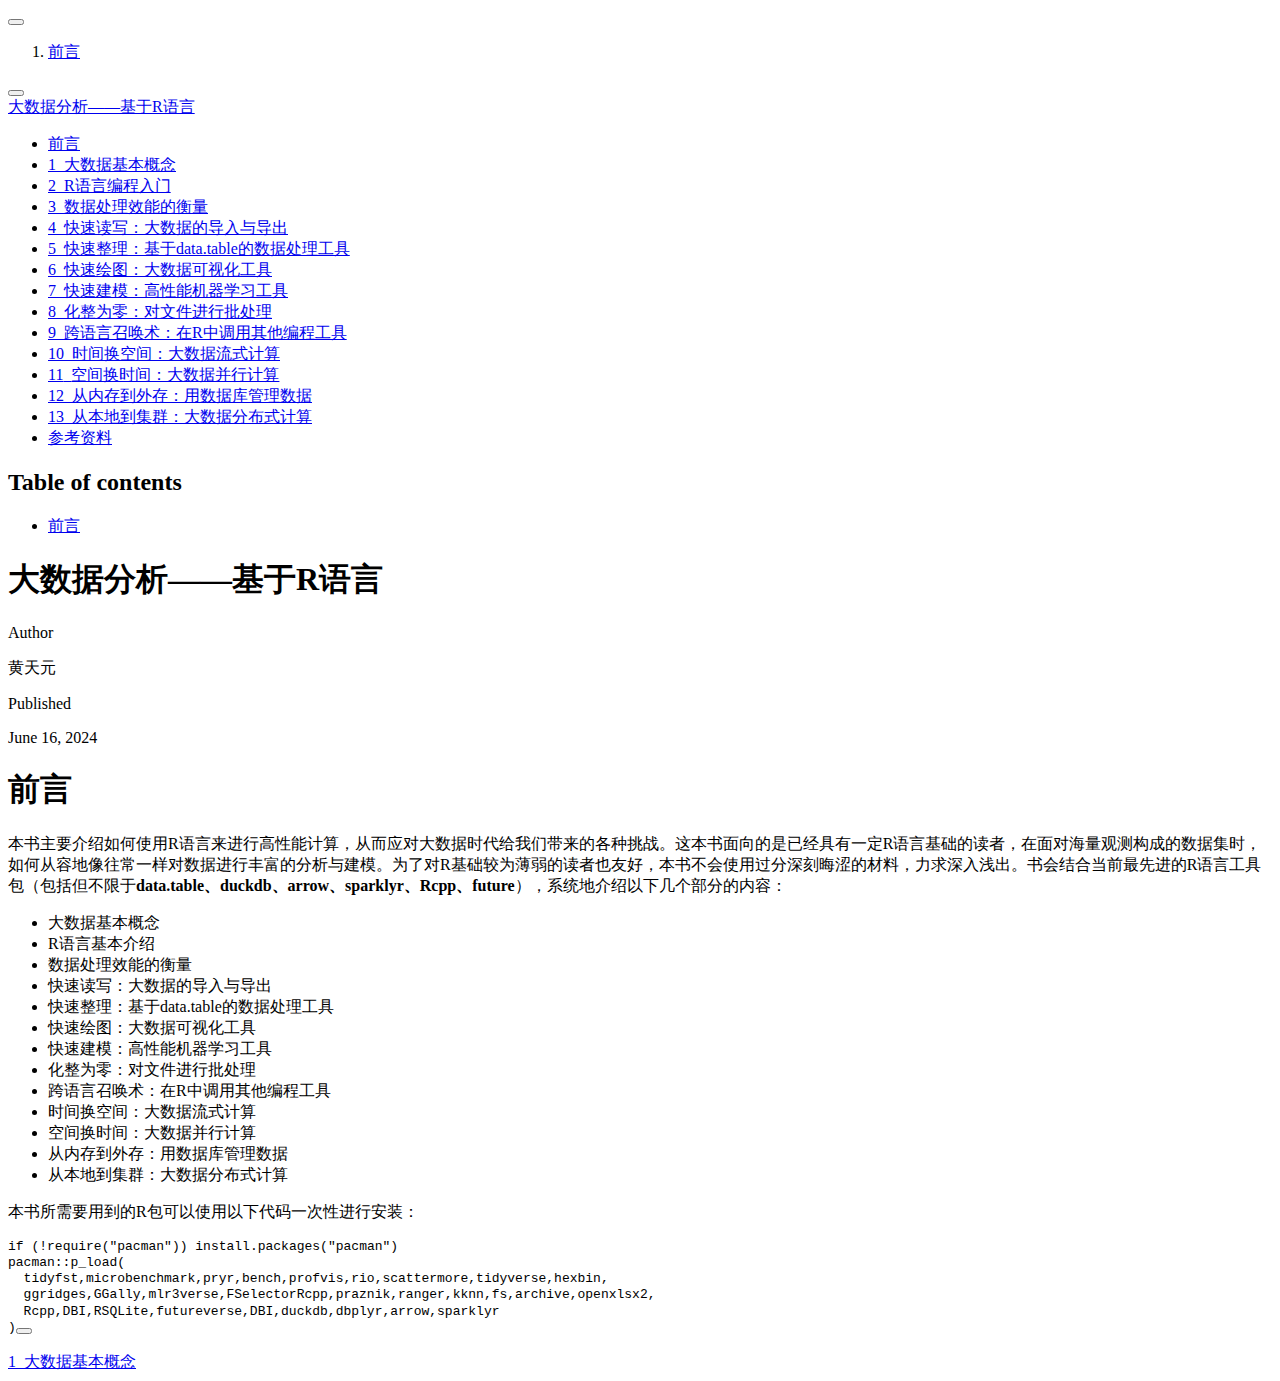
==== docs/index.html @ 8d29a927 "Add files via upload" ====
<!DOCTYPE html>
<html xmlns="http://www.w3.org/1999/xhtml" lang="en" xml:lang="en"><head>

<meta charset="utf-8">
<meta name="generator" content="quarto-1.4.549">

<meta name="viewport" content="width=device-width, initial-scale=1.0, user-scalable=yes">

<meta name="author" content="黄天元">
<meta name="dcterms.date" content="2024-06-16">

<title>大数据分析——基于R语言</title>
<style>
code{white-space: pre-wrap;}
span.smallcaps{font-variant: small-caps;}
div.columns{display: flex; gap: min(4vw, 1.5em);}
div.column{flex: auto; overflow-x: auto;}
div.hanging-indent{margin-left: 1.5em; text-indent: -1.5em;}
ul.task-list{list-style: none;}
ul.task-list li input[type="checkbox"] {
  width: 0.8em;
  margin: 0 0.8em 0.2em -1em; /* quarto-specific, see https://github.com/quarto-dev/quarto-cli/issues/4556 */ 
  vertical-align: middle;
}
/* CSS for syntax highlighting */
pre > code.sourceCode { white-space: pre; position: relative; }
pre > code.sourceCode > span { line-height: 1.25; }
pre > code.sourceCode > span:empty { height: 1.2em; }
.sourceCode { overflow: visible; }
code.sourceCode > span { color: inherit; text-decoration: inherit; }
div.sourceCode { margin: 1em 0; }
pre.sourceCode { margin: 0; }
@media screen {
div.sourceCode { overflow: auto; }
}
@media print {
pre > code.sourceCode { white-space: pre-wrap; }
pre > code.sourceCode > span { text-indent: -5em; padding-left: 5em; }
}
pre.numberSource code
  { counter-reset: source-line 0; }
pre.numberSource code > span
  { position: relative; left: -4em; counter-increment: source-line; }
pre.numberSource code > span > a:first-child::before
  { content: counter(source-line);
    position: relative; left: -1em; text-align: right; vertical-align: baseline;
    border: none; display: inline-block;
    -webkit-touch-callout: none; -webkit-user-select: none;
    -khtml-user-select: none; -moz-user-select: none;
    -ms-user-select: none; user-select: none;
    padding: 0 4px; width: 4em;
  }
pre.numberSource { margin-left: 3em;  padding-left: 4px; }
div.sourceCode
  {   }
@media screen {
pre > code.sourceCode > span > a:first-child::before { text-decoration: underline; }
}
</style>


<script src="site_libs/quarto-nav/quarto-nav.js"></script>
<script src="site_libs/quarto-nav/headroom.min.js"></script>
<script src="site_libs/clipboard/clipboard.min.js"></script>
<script src="site_libs/quarto-search/autocomplete.umd.js"></script>
<script src="site_libs/quarto-search/fuse.min.js"></script>
<script src="site_libs/quarto-search/quarto-search.js"></script>
<meta name="quarto:offset" content="./">
<link href="./大数据基本概念.html" rel="next">
<script src="site_libs/quarto-html/quarto.js"></script>
<script src="site_libs/quarto-html/popper.min.js"></script>
<script src="site_libs/quarto-html/tippy.umd.min.js"></script>
<script src="site_libs/quarto-html/anchor.min.js"></script>
<link href="site_libs/quarto-html/tippy.css" rel="stylesheet">
<link href="site_libs/quarto-html/quarto-syntax-highlighting.css" rel="stylesheet" id="quarto-text-highlighting-styles">
<script src="site_libs/bootstrap/bootstrap.min.js"></script>
<link href="site_libs/bootstrap/bootstrap-icons.css" rel="stylesheet">
<link href="site_libs/bootstrap/bootstrap.min.css" rel="stylesheet" id="quarto-bootstrap" data-mode="light">
<script id="quarto-search-options" type="application/json">{
  "location": "sidebar",
  "copy-button": false,
  "collapse-after": 3,
  "panel-placement": "start",
  "type": "textbox",
  "limit": 50,
  "keyboard-shortcut": [
    "f",
    "/",
    "s"
  ],
  "show-item-context": false,
  "language": {
    "search-no-results-text": "No results",
    "search-matching-documents-text": "matching documents",
    "search-copy-link-title": "Copy link to search",
    "search-hide-matches-text": "Hide additional matches",
    "search-more-match-text": "more match in this document",
    "search-more-matches-text": "more matches in this document",
    "search-clear-button-title": "Clear",
    "search-text-placeholder": "",
    "search-detached-cancel-button-title": "Cancel",
    "search-submit-button-title": "Submit",
    "search-label": "Search"
  }
}</script>


</head>

<body class="nav-sidebar floating">

<div id="quarto-search-results"></div>
  <header id="quarto-header" class="headroom fixed-top">
  <nav class="quarto-secondary-nav">
    <div class="container-fluid d-flex">
      <button type="button" class="quarto-btn-toggle btn" data-bs-toggle="collapse" data-bs-target=".quarto-sidebar-collapse-item" aria-controls="quarto-sidebar" aria-expanded="false" aria-label="Toggle sidebar navigation" onclick="if (window.quartoToggleHeadroom) { window.quartoToggleHeadroom(); }">
        <i class="bi bi-layout-text-sidebar-reverse"></i>
      </button>
        <nav class="quarto-page-breadcrumbs" aria-label="breadcrumb"><ol class="breadcrumb"><li class="breadcrumb-item"><a href="./index.html">前言</a></li></ol></nav>
        <a class="flex-grow-1" role="button" data-bs-toggle="collapse" data-bs-target=".quarto-sidebar-collapse-item" aria-controls="quarto-sidebar" aria-expanded="false" aria-label="Toggle sidebar navigation" onclick="if (window.quartoToggleHeadroom) { window.quartoToggleHeadroom(); }">      
        </a>
      <button type="button" class="btn quarto-search-button" aria-label="" onclick="window.quartoOpenSearch();">
        <i class="bi bi-search"></i>
      </button>
    </div>
  </nav>
</header>
<!-- content -->
<div id="quarto-content" class="quarto-container page-columns page-rows-contents page-layout-article">
<!-- sidebar -->
  <nav id="quarto-sidebar" class="sidebar collapse collapse-horizontal quarto-sidebar-collapse-item sidebar-navigation floating overflow-auto">
    <div class="pt-lg-2 mt-2 text-left sidebar-header">
    <div class="sidebar-title mb-0 py-0">
      <a href="./">大数据分析——基于R语言</a> 
    </div>
      </div>
        <div class="mt-2 flex-shrink-0 align-items-center">
        <div class="sidebar-search">
        <div id="quarto-search" class="" title="Search"></div>
        </div>
        </div>
    <div class="sidebar-menu-container"> 
    <ul class="list-unstyled mt-1">
        <li class="sidebar-item">
  <div class="sidebar-item-container"> 
  <a href="./index.html" class="sidebar-item-text sidebar-link active">
 <span class="menu-text">前言</span></a>
  </div>
</li>
        <li class="sidebar-item">
  <div class="sidebar-item-container"> 
  <a href="./大数据基本概念.html" class="sidebar-item-text sidebar-link">
 <span class="menu-text"><span class="chapter-number">1</span>&nbsp; <span class="chapter-title">大数据基本概念</span></span></a>
  </div>
</li>
        <li class="sidebar-item">
  <div class="sidebar-item-container"> 
  <a href="./R语言编程入门.html" class="sidebar-item-text sidebar-link">
 <span class="menu-text"><span class="chapter-number">2</span>&nbsp; <span class="chapter-title">R语言编程入门</span></span></a>
  </div>
</li>
        <li class="sidebar-item">
  <div class="sidebar-item-container"> 
  <a href="./数据处理效能的衡量.html" class="sidebar-item-text sidebar-link">
 <span class="menu-text"><span class="chapter-number">3</span>&nbsp; <span class="chapter-title">数据处理效能的衡量</span></span></a>
  </div>
</li>
        <li class="sidebar-item">
  <div class="sidebar-item-container"> 
  <a href="./快速读写：大数据的导入与导出.html" class="sidebar-item-text sidebar-link">
 <span class="menu-text"><span class="chapter-number">4</span>&nbsp; <span class="chapter-title">快速读写：大数据的导入与导出</span></span></a>
  </div>
</li>
        <li class="sidebar-item">
  <div class="sidebar-item-container"> 
  <a href="./快速整理：基于data.table的数据处理工具.html" class="sidebar-item-text sidebar-link">
 <span class="menu-text"><span class="chapter-number">5</span>&nbsp; <span class="chapter-title">快速整理：基于data.table的数据处理工具</span></span></a>
  </div>
</li>
        <li class="sidebar-item">
  <div class="sidebar-item-container"> 
  <a href="./快速绘图：大数据可视化工具.html" class="sidebar-item-text sidebar-link">
 <span class="menu-text"><span class="chapter-number">6</span>&nbsp; <span class="chapter-title">快速绘图：大数据可视化工具</span></span></a>
  </div>
</li>
        <li class="sidebar-item">
  <div class="sidebar-item-container"> 
  <a href="./快速建模：高性能机器学习工具.html" class="sidebar-item-text sidebar-link">
 <span class="menu-text"><span class="chapter-number">7</span>&nbsp; <span class="chapter-title">快速建模：高性能机器学习工具</span></span></a>
  </div>
</li>
        <li class="sidebar-item">
  <div class="sidebar-item-container"> 
  <a href="./化整为零：对文件进行批处理.html" class="sidebar-item-text sidebar-link">
 <span class="menu-text"><span class="chapter-number">8</span>&nbsp; <span class="chapter-title">化整为零：对文件进行批处理</span></span></a>
  </div>
</li>
        <li class="sidebar-item">
  <div class="sidebar-item-container"> 
  <a href="./跨语言召唤术：在R中调用其他编程工具.html" class="sidebar-item-text sidebar-link">
 <span class="menu-text"><span class="chapter-number">9</span>&nbsp; <span class="chapter-title">跨语言召唤术：在R中调用其他编程工具</span></span></a>
  </div>
</li>
        <li class="sidebar-item">
  <div class="sidebar-item-container"> 
  <a href="./时间换空间：大数据流式计算.html" class="sidebar-item-text sidebar-link">
 <span class="menu-text"><span class="chapter-number">10</span>&nbsp; <span class="chapter-title">时间换空间：大数据流式计算</span></span></a>
  </div>
</li>
        <li class="sidebar-item">
  <div class="sidebar-item-container"> 
  <a href="./空间换时间：大数据并行计算.html" class="sidebar-item-text sidebar-link">
 <span class="menu-text"><span class="chapter-number">11</span>&nbsp; <span class="chapter-title">空间换时间：大数据并行计算</span></span></a>
  </div>
</li>
        <li class="sidebar-item">
  <div class="sidebar-item-container"> 
  <a href="./从内存到外存：用数据库管理数据.html" class="sidebar-item-text sidebar-link">
 <span class="menu-text"><span class="chapter-number">12</span>&nbsp; <span class="chapter-title">从内存到外存：用数据库管理数据</span></span></a>
  </div>
</li>
        <li class="sidebar-item">
  <div class="sidebar-item-container"> 
  <a href="./从本地到集群：大数据分布式计算.html" class="sidebar-item-text sidebar-link">
 <span class="menu-text"><span class="chapter-number">13</span>&nbsp; <span class="chapter-title">从本地到集群：大数据分布式计算</span></span></a>
  </div>
</li>
        <li class="sidebar-item">
  <div class="sidebar-item-container"> 
  <a href="./参考资料.html" class="sidebar-item-text sidebar-link">
 <span class="menu-text">参考资料</span></a>
  </div>
</li>
    </ul>
    </div>
</nav>
<div id="quarto-sidebar-glass" class="quarto-sidebar-collapse-item" data-bs-toggle="collapse" data-bs-target=".quarto-sidebar-collapse-item"></div>
<!-- margin-sidebar -->
    <div id="quarto-margin-sidebar" class="sidebar margin-sidebar">
        <nav id="TOC" role="doc-toc" class="toc-active">
    <h2 id="toc-title">Table of contents</h2>
   
  <ul>
  <li><a href="#前言" id="toc-前言" class="nav-link active" data-scroll-target="#前言">前言</a></li>
  </ul>
</nav>
    </div>
<!-- main -->
<main class="content" id="quarto-document-content">

<header id="title-block-header" class="quarto-title-block default">
<div class="quarto-title">
<h1 class="title">大数据分析——基于R语言</h1>
</div>



<div class="quarto-title-meta">

    <div>
    <div class="quarto-title-meta-heading">Author</div>
    <div class="quarto-title-meta-contents">
             <p>黄天元 </p>
          </div>
  </div>
    
    <div>
    <div class="quarto-title-meta-heading">Published</div>
    <div class="quarto-title-meta-contents">
      <p class="date">June 16, 2024</p>
    </div>
  </div>
  
    
  </div>
  


</header>


<section id="前言" class="level1 unnumbered">
<h1 class="unnumbered">前言</h1>
<p>本书主要介绍如何使用R语言来进行高性能计算，从而应对大数据时代给我们带来的各种挑战。这本书面向的是已经具有一定R语言基础的读者，在面对海量观测构成的数据集时，如何从容地像往常一样对数据进行丰富的分析与建模。为了对R基础较为薄弱的读者也友好，本书不会使用过分深刻晦涩的材料，力求深入浅出。书会结合当前最先进的R语言工具包（包括但不限于<strong>data.table、duckdb、arrow、sparklyr、Rcpp、future</strong>），系统地介绍以下几个部分的内容：</p>
<ul>
<li>大数据基本概念</li>
<li>R语言基本介绍</li>
<li>数据处理效能的衡量</li>
<li>快速读写：大数据的导入与导出</li>
<li>快速整理：基于data.table的数据处理工具</li>
<li>快速绘图：大数据可视化工具</li>
<li>快速建模：高性能机器学习工具</li>
<li>化整为零：对文件进行批处理</li>
<li>跨语言召唤术：在R中调用其他编程工具</li>
<li>时间换空间：大数据流式计算</li>
<li>空间换时间：大数据并行计算</li>
<li>从内存到外存：用数据库管理数据</li>
<li>从本地到集群：大数据分布式计算</li>
</ul>
<p>本书所需要用到的R包可以使用以下代码一次性进行安装：</p>
<div class="cell">
<div class="sourceCode cell-code" id="cb1"><pre class="sourceCode r code-with-copy"><code class="sourceCode r"><span id="cb1-1"><a href="#cb1-1" aria-hidden="true" tabindex="-1"></a><span class="cf">if</span> (<span class="sc">!</span><span class="fu">require</span>(<span class="st">"pacman"</span>)) <span class="fu">install.packages</span>(<span class="st">"pacman"</span>)</span>
<span id="cb1-2"><a href="#cb1-2" aria-hidden="true" tabindex="-1"></a>pacman<span class="sc">::</span><span class="fu">p_load</span>(</span>
<span id="cb1-3"><a href="#cb1-3" aria-hidden="true" tabindex="-1"></a>  tidyfst,microbenchmark,pryr,bench,profvis,rio,scattermore,tidyverse,hexbin,</span>
<span id="cb1-4"><a href="#cb1-4" aria-hidden="true" tabindex="-1"></a>  ggridges,GGally,mlr3verse,FSelectorRcpp,praznik,ranger,kknn,fs,archive,openxlsx2,</span>
<span id="cb1-5"><a href="#cb1-5" aria-hidden="true" tabindex="-1"></a>  Rcpp,DBI,RSQLite,futureverse,DBI,duckdb,dbplyr,arrow,sparklyr</span>
<span id="cb1-6"><a href="#cb1-6" aria-hidden="true" tabindex="-1"></a>)</span></code><button title="Copy to Clipboard" class="code-copy-button"><i class="bi"></i></button></pre></div>
</div>


</section>

</main> <!-- /main -->
<script id="quarto-html-after-body" type="application/javascript">
window.document.addEventListener("DOMContentLoaded", function (event) {
  const toggleBodyColorMode = (bsSheetEl) => {
    const mode = bsSheetEl.getAttribute("data-mode");
    const bodyEl = window.document.querySelector("body");
    if (mode === "dark") {
      bodyEl.classList.add("quarto-dark");
      bodyEl.classList.remove("quarto-light");
    } else {
      bodyEl.classList.add("quarto-light");
      bodyEl.classList.remove("quarto-dark");
    }
  }
  const toggleBodyColorPrimary = () => {
    const bsSheetEl = window.document.querySelector("link#quarto-bootstrap");
    if (bsSheetEl) {
      toggleBodyColorMode(bsSheetEl);
    }
  }
  toggleBodyColorPrimary();  
  const icon = "";
  const anchorJS = new window.AnchorJS();
  anchorJS.options = {
    placement: 'right',
    icon: icon
  };
  anchorJS.add('.anchored');
  const isCodeAnnotation = (el) => {
    for (const clz of el.classList) {
      if (clz.startsWith('code-annotation-')) {                     
        return true;
      }
    }
    return false;
  }
  const clipboard = new window.ClipboardJS('.code-copy-button', {
    text: function(trigger) {
      const codeEl = trigger.previousElementSibling.cloneNode(true);
      for (const childEl of codeEl.children) {
        if (isCodeAnnotation(childEl)) {
          childEl.remove();
        }
      }
      return codeEl.innerText;
    }
  });
  clipboard.on('success', function(e) {
    // button target
    const button = e.trigger;
    // don't keep focus
    button.blur();
    // flash "checked"
    button.classList.add('code-copy-button-checked');
    var currentTitle = button.getAttribute("title");
    button.setAttribute("title", "Copied!");
    let tooltip;
    if (window.bootstrap) {
      button.setAttribute("data-bs-toggle", "tooltip");
      button.setAttribute("data-bs-placement", "left");
      button.setAttribute("data-bs-title", "Copied!");
      tooltip = new bootstrap.Tooltip(button, 
        { trigger: "manual", 
          customClass: "code-copy-button-tooltip",
          offset: [0, -8]});
      tooltip.show();    
    }
    setTimeout(function() {
      if (tooltip) {
        tooltip.hide();
        button.removeAttribute("data-bs-title");
        button.removeAttribute("data-bs-toggle");
        button.removeAttribute("data-bs-placement");
      }
      button.setAttribute("title", currentTitle);
      button.classList.remove('code-copy-button-checked');
    }, 1000);
    // clear code selection
    e.clearSelection();
  });
  function tippyHover(el, contentFn, onTriggerFn, onUntriggerFn) {
    const config = {
      allowHTML: true,
      maxWidth: 500,
      delay: 100,
      arrow: false,
      appendTo: function(el) {
          return el.parentElement;
      },
      interactive: true,
      interactiveBorder: 10,
      theme: 'quarto',
      placement: 'bottom-start',
    };
    if (contentFn) {
      config.content = contentFn;
    }
    if (onTriggerFn) {
      config.onTrigger = onTriggerFn;
    }
    if (onUntriggerFn) {
      config.onUntrigger = onUntriggerFn;
    }
    window.tippy(el, config); 
  }
  const noterefs = window.document.querySelectorAll('a[role="doc-noteref"]');
  for (var i=0; i<noterefs.length; i++) {
    const ref = noterefs[i];
    tippyHover(ref, function() {
      // use id or data attribute instead here
      let href = ref.getAttribute('data-footnote-href') || ref.getAttribute('href');
      try { href = new URL(href).hash; } catch {}
      const id = href.replace(/^#\/?/, "");
      const note = window.document.getElementById(id);
      return note.innerHTML;
    });
  }
  const xrefs = window.document.querySelectorAll('a.quarto-xref');
  const processXRef = (id, note) => {
    // Strip column container classes
    const stripColumnClz = (el) => {
      el.classList.remove("page-full", "page-columns");
      if (el.children) {
        for (const child of el.children) {
          stripColumnClz(child);
        }
      }
    }
    stripColumnClz(note)
    if (id === null || id.startsWith('sec-')) {
      // Special case sections, only their first couple elements
      const container = document.createElement("div");
      if (note.children && note.children.length > 2) {
        container.appendChild(note.children[0].cloneNode(true));
        for (let i = 1; i < note.children.length; i++) {
          const child = note.children[i];
          if (child.tagName === "P" && child.innerText === "") {
            continue;
          } else {
            container.appendChild(child.cloneNode(true));
            break;
          }
        }
        if (window.Quarto?.typesetMath) {
          window.Quarto.typesetMath(container);
        }
        return container.innerHTML
      } else {
        if (window.Quarto?.typesetMath) {
          window.Quarto.typesetMath(note);
        }
        return note.innerHTML;
      }
    } else {
      // Remove any anchor links if they are present
      const anchorLink = note.querySelector('a.anchorjs-link');
      if (anchorLink) {
        anchorLink.remove();
      }
      if (window.Quarto?.typesetMath) {
        window.Quarto.typesetMath(note);
      }
      // TODO in 1.5, we should make sure this works without a callout special case
      if (note.classList.contains("callout")) {
        return note.outerHTML;
      } else {
        return note.innerHTML;
      }
    }
  }
  for (var i=0; i<xrefs.length; i++) {
    const xref = xrefs[i];
    tippyHover(xref, undefined, function(instance) {
      instance.disable();
      let url = xref.getAttribute('href');
      let hash = undefined; 
      if (url.startsWith('#')) {
        hash = url;
      } else {
        try { hash = new URL(url).hash; } catch {}
      }
      if (hash) {
        const id = hash.replace(/^#\/?/, "");
        const note = window.document.getElementById(id);
        if (note !== null) {
          try {
            const html = processXRef(id, note.cloneNode(true));
            instance.setContent(html);
          } finally {
            instance.enable();
            instance.show();
          }
        } else {
          // See if we can fetch this
          fetch(url.split('#')[0])
          .then(res => res.text())
          .then(html => {
            const parser = new DOMParser();
            const htmlDoc = parser.parseFromString(html, "text/html");
            const note = htmlDoc.getElementById(id);
            if (note !== null) {
              const html = processXRef(id, note);
              instance.setContent(html);
            } 
          }).finally(() => {
            instance.enable();
            instance.show();
          });
        }
      } else {
        // See if we can fetch a full url (with no hash to target)
        // This is a special case and we should probably do some content thinning / targeting
        fetch(url)
        .then(res => res.text())
        .then(html => {
          const parser = new DOMParser();
          const htmlDoc = parser.parseFromString(html, "text/html");
          const note = htmlDoc.querySelector('main.content');
          if (note !== null) {
            // This should only happen for chapter cross references
            // (since there is no id in the URL)
            // remove the first header
            if (note.children.length > 0 && note.children[0].tagName === "HEADER") {
              note.children[0].remove();
            }
            const html = processXRef(null, note);
            instance.setContent(html);
          } 
        }).finally(() => {
          instance.enable();
          instance.show();
        });
      }
    }, function(instance) {
    });
  }
      let selectedAnnoteEl;
      const selectorForAnnotation = ( cell, annotation) => {
        let cellAttr = 'data-code-cell="' + cell + '"';
        let lineAttr = 'data-code-annotation="' +  annotation + '"';
        const selector = 'span[' + cellAttr + '][' + lineAttr + ']';
        return selector;
      }
      const selectCodeLines = (annoteEl) => {
        const doc = window.document;
        const targetCell = annoteEl.getAttribute("data-target-cell");
        const targetAnnotation = annoteEl.getAttribute("data-target-annotation");
        const annoteSpan = window.document.querySelector(selectorForAnnotation(targetCell, targetAnnotation));
        const lines = annoteSpan.getAttribute("data-code-lines").split(",");
        const lineIds = lines.map((line) => {
          return targetCell + "-" + line;
        })
        let top = null;
        let height = null;
        let parent = null;
        if (lineIds.length > 0) {
            //compute the position of the single el (top and bottom and make a div)
            const el = window.document.getElementById(lineIds[0]);
            top = el.offsetTop;
            height = el.offsetHeight;
            parent = el.parentElement.parentElement;
          if (lineIds.length > 1) {
            const lastEl = window.document.getElementById(lineIds[lineIds.length - 1]);
            const bottom = lastEl.offsetTop + lastEl.offsetHeight;
            height = bottom - top;
          }
          if (top !== null && height !== null && parent !== null) {
            // cook up a div (if necessary) and position it 
            let div = window.document.getElementById("code-annotation-line-highlight");
            if (div === null) {
              div = window.document.createElement("div");
              div.setAttribute("id", "code-annotation-line-highlight");
              div.style.position = 'absolute';
              parent.appendChild(div);
            }
            div.style.top = top - 2 + "px";
            div.style.height = height + 4 + "px";
            div.style.left = 0;
            let gutterDiv = window.document.getElementById("code-annotation-line-highlight-gutter");
            if (gutterDiv === null) {
              gutterDiv = window.document.createElement("div");
              gutterDiv.setAttribute("id", "code-annotation-line-highlight-gutter");
              gutterDiv.style.position = 'absolute';
              const codeCell = window.document.getElementById(targetCell);
              const gutter = codeCell.querySelector('.code-annotation-gutter');
              gutter.appendChild(gutterDiv);
            }
            gutterDiv.style.top = top - 2 + "px";
            gutterDiv.style.height = height + 4 + "px";
          }
          selectedAnnoteEl = annoteEl;
        }
      };
      const unselectCodeLines = () => {
        const elementsIds = ["code-annotation-line-highlight", "code-annotation-line-highlight-gutter"];
        elementsIds.forEach((elId) => {
          const div = window.document.getElementById(elId);
          if (div) {
            div.remove();
          }
        });
        selectedAnnoteEl = undefined;
      };
        // Handle positioning of the toggle
    window.addEventListener(
      "resize",
      throttle(() => {
        elRect = undefined;
        if (selectedAnnoteEl) {
          selectCodeLines(selectedAnnoteEl);
        }
      }, 10)
    );
    function throttle(fn, ms) {
    let throttle = false;
    let timer;
      return (...args) => {
        if(!throttle) { // first call gets through
            fn.apply(this, args);
            throttle = true;
        } else { // all the others get throttled
            if(timer) clearTimeout(timer); // cancel #2
            timer = setTimeout(() => {
              fn.apply(this, args);
              timer = throttle = false;
            }, ms);
        }
      };
    }
      // Attach click handler to the DT
      const annoteDls = window.document.querySelectorAll('dt[data-target-cell]');
      for (const annoteDlNode of annoteDls) {
        annoteDlNode.addEventListener('click', (event) => {
          const clickedEl = event.target;
          if (clickedEl !== selectedAnnoteEl) {
            unselectCodeLines();
            const activeEl = window.document.querySelector('dt[data-target-cell].code-annotation-active');
            if (activeEl) {
              activeEl.classList.remove('code-annotation-active');
            }
            selectCodeLines(clickedEl);
            clickedEl.classList.add('code-annotation-active');
          } else {
            // Unselect the line
            unselectCodeLines();
            clickedEl.classList.remove('code-annotation-active');
          }
        });
      }
  const findCites = (el) => {
    const parentEl = el.parentElement;
    if (parentEl) {
      const cites = parentEl.dataset.cites;
      if (cites) {
        return {
          el,
          cites: cites.split(' ')
        };
      } else {
        return findCites(el.parentElement)
      }
    } else {
      return undefined;
    }
  };
  var bibliorefs = window.document.querySelectorAll('a[role="doc-biblioref"]');
  for (var i=0; i<bibliorefs.length; i++) {
    const ref = bibliorefs[i];
    const citeInfo = findCites(ref);
    if (citeInfo) {
      tippyHover(citeInfo.el, function() {
        var popup = window.document.createElement('div');
        citeInfo.cites.forEach(function(cite) {
          var citeDiv = window.document.createElement('div');
          citeDiv.classList.add('hanging-indent');
          citeDiv.classList.add('csl-entry');
          var biblioDiv = window.document.getElementById('ref-' + cite);
          if (biblioDiv) {
            citeDiv.innerHTML = biblioDiv.innerHTML;
          }
          popup.appendChild(citeDiv);
        });
        return popup.innerHTML;
      });
    }
  }
});
</script>
<nav class="page-navigation">
  <div class="nav-page nav-page-previous">
  </div>
  <div class="nav-page nav-page-next">
      <a href="./大数据基本概念.html" class="pagination-link" aria-label="<span class='chapter-number'>1</span>&nbsp; <span class='chapter-title'>大数据基本概念</span>">
        <span class="nav-page-text"><span class="chapter-number">1</span>&nbsp; <span class="chapter-title">大数据基本概念</span></span> <i class="bi bi-arrow-right-short"></i>
      </a>
  </div>
</nav>
</div> <!-- /content -->




</body></html>
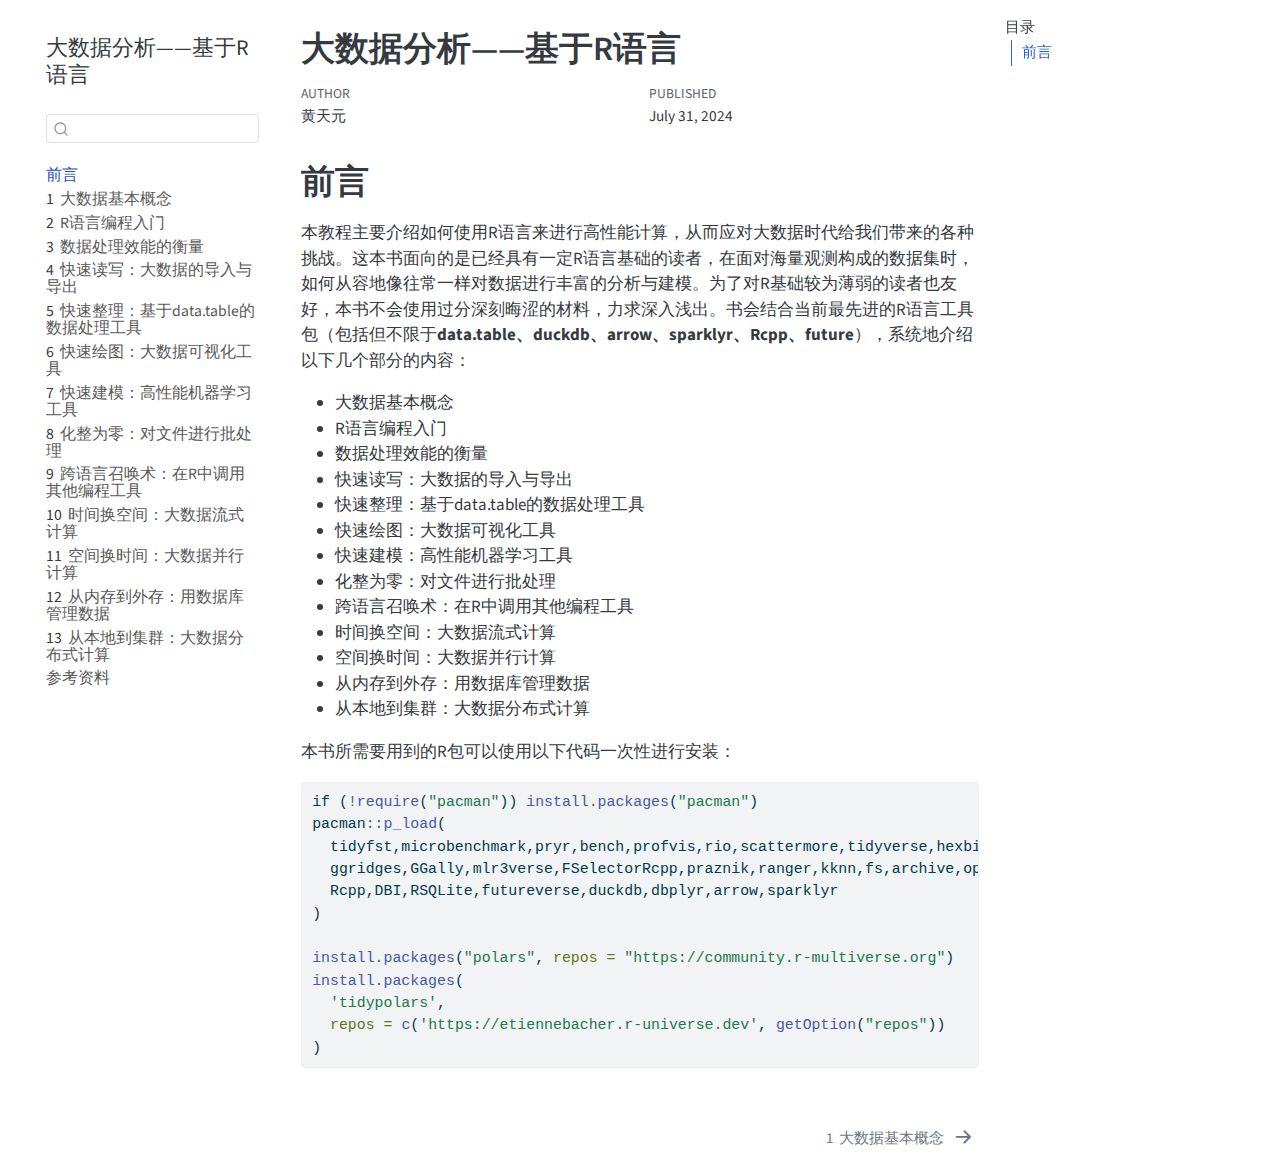
==== commit 72e36abf: "Add files via upload" ====
--- a/docs/index.html
+++ b/docs/index.html
@@ -7,7 +7,7 @@
 <meta name="viewport" content="width=device-width, initial-scale=1.0, user-scalable=yes">
 
 <meta name="author" content="黄天元">
-<meta name="dcterms.date" content="2024-06-16">
+<meta name="dcterms.date" content="2024-07-31">
 
 <title>大数据分析——基于R语言</title>
 <style>
@@ -238,7 +238,7 @@
 <!-- margin-sidebar -->
     <div id="quarto-margin-sidebar" class="sidebar margin-sidebar">
         <nav id="TOC" role="doc-toc" class="toc-active">
-    <h2 id="toc-title">Table of contents</h2>
+    <h2 id="toc-title">目录</h2>
    
   <ul>
   <li><a href="#前言" id="toc-前言" class="nav-link active" data-scroll-target="#前言">前言</a></li>
@@ -267,7 +267,7 @@
     <div>
     <div class="quarto-title-meta-heading">Published</div>
     <div class="quarto-title-meta-contents">
-      <p class="date">June 16, 2024</p>
+      <p class="date">July 31, 2024</p>
     </div>
   </div>
   
@@ -281,10 +281,10 @@
 
 <section id="前言" class="level1 unnumbered">
 <h1 class="unnumbered">前言</h1>
-<p>本书主要介绍如何使用R语言来进行高性能计算，从而应对大数据时代给我们带来的各种挑战。这本书面向的是已经具有一定R语言基础的读者，在面对海量观测构成的数据集时，如何从容地像往常一样对数据进行丰富的分析与建模。为了对R基础较为薄弱的读者也友好，本书不会使用过分深刻晦涩的材料，力求深入浅出。书会结合当前最先进的R语言工具包（包括但不限于<strong>data.table、duckdb、arrow、sparklyr、Rcpp、future</strong>），系统地介绍以下几个部分的内容：</p>
+<p>本教程主要介绍如何使用R语言来进行高性能计算，从而应对大数据时代给我们带来的各种挑战。这本书面向的是已经具有一定R语言基础的读者，在面对海量观测构成的数据集时，如何从容地像往常一样对数据进行丰富的分析与建模。为了对R基础较为薄弱的读者也友好，本书不会使用过分深刻晦涩的材料，力求深入浅出。书会结合当前最先进的R语言工具包（包括但不限于<strong>data.table、duckdb、arrow、sparklyr、Rcpp、future</strong>），系统地介绍以下几个部分的内容：</p>
 <ul>
 <li>大数据基本概念</li>
-<li>R语言基本介绍</li>
+<li>R语言编程入门</li>
 <li>数据处理效能的衡量</li>
 <li>快速读写：大数据的导入与导出</li>
 <li>快速整理：基于data.table的数据处理工具</li>
@@ -303,8 +303,14 @@
 <span id="cb1-2"><a href="#cb1-2" aria-hidden="true" tabindex="-1"></a>pacman<span class="sc">::</span><span class="fu">p_load</span>(</span>
 <span id="cb1-3"><a href="#cb1-3" aria-hidden="true" tabindex="-1"></a>  tidyfst,microbenchmark,pryr,bench,profvis,rio,scattermore,tidyverse,hexbin,</span>
 <span id="cb1-4"><a href="#cb1-4" aria-hidden="true" tabindex="-1"></a>  ggridges,GGally,mlr3verse,FSelectorRcpp,praznik,ranger,kknn,fs,archive,openxlsx2,</span>
-<span id="cb1-5"><a href="#cb1-5" aria-hidden="true" tabindex="-1"></a>  Rcpp,DBI,RSQLite,futureverse,DBI,duckdb,dbplyr,arrow,sparklyr</span>
-<span id="cb1-6"><a href="#cb1-6" aria-hidden="true" tabindex="-1"></a>)</span></code><button title="Copy to Clipboard" class="code-copy-button"><i class="bi"></i></button></pre></div>
+<span id="cb1-5"><a href="#cb1-5" aria-hidden="true" tabindex="-1"></a>  Rcpp,DBI,RSQLite,futureverse,duckdb,dbplyr,arrow,sparklyr</span>
+<span id="cb1-6"><a href="#cb1-6" aria-hidden="true" tabindex="-1"></a>)</span>
+<span id="cb1-7"><a href="#cb1-7" aria-hidden="true" tabindex="-1"></a></span>
+<span id="cb1-8"><a href="#cb1-8" aria-hidden="true" tabindex="-1"></a><span class="fu">install.packages</span>(<span class="st">"polars"</span>, <span class="at">repos =</span> <span class="st">"https://community.r-multiverse.org"</span>)</span>
+<span id="cb1-9"><a href="#cb1-9" aria-hidden="true" tabindex="-1"></a><span class="fu">install.packages</span>(</span>
+<span id="cb1-10"><a href="#cb1-10" aria-hidden="true" tabindex="-1"></a>  <span class="st">'tidypolars'</span>, </span>
+<span id="cb1-11"><a href="#cb1-11" aria-hidden="true" tabindex="-1"></a>  <span class="at">repos =</span> <span class="fu">c</span>(<span class="st">'https://etiennebacher.r-universe.dev'</span>, <span class="fu">getOption</span>(<span class="st">"repos"</span>))</span>
+<span id="cb1-12"><a href="#cb1-12" aria-hidden="true" tabindex="-1"></a>)</span></code><button title="Copy to Clipboard" class="code-copy-button"><i class="bi"></i></button></pre></div>
 </div>
 
 
--- a/docs/site_libs/quarto-html/tippy.css
+++ b/docs/site_libs/quarto-html/tippy.css
@@ -0,0 +1 @@
+.tippy-box[data-animation=fade][data-state=hidden]{opacity:0}[data-tippy-root]{max-width:calc(100vw - 10px)}.tippy-box{position:relative;background-color:#333;color:#fff;border-radius:4px;font-size:14px;line-height:1.4;white-space:normal;outline:0;transition-property:transform,visibility,opacity}.tippy-box[data-placement^=top]>.tippy-arrow{bottom:0}.tippy-box[data-placement^=top]>.tippy-arrow:before{bottom:-7px;left:0;border-width:8px 8px 0;border-top-color:initial;transform-origin:center top}.tippy-box[data-placement^=bottom]>.tippy-arrow{top:0}.tippy-box[data-placement^=bottom]>.tippy-arrow:before{top:-7px;left:0;border-width:0 8px 8px;border-bottom-color:initial;transform-origin:center bottom}.tippy-box[data-placement^=left]>.tippy-arrow{right:0}.tippy-box[data-placement^=left]>.tippy-arrow:before{border-width:8px 0 8px 8px;border-left-color:initial;right:-7px;transform-origin:center left}.tippy-box[data-placement^=right]>.tippy-arrow{left:0}.tippy-box[data-placement^=right]>.tippy-arrow:before{left:-7px;border-width:8px 8px 8px 0;border-right-color:initial;transform-origin:center right}.tippy-box[data-inertia][data-state=visible]{transition-timing-function:cubic-bezier(.54,1.5,.38,1.11)}.tippy-arrow{width:16px;height:16px;color:#333}.tippy-arrow:before{content:"";position:absolute;border-color:transparent;border-style:solid}.tippy-content{position:relative;padding:5px 9px;z-index:1}--- a/docs/site_libs/quarto-html/quarto-syntax-highlighting.css
+++ b/docs/site_libs/quarto-html/quarto-syntax-highlighting.css
@@ -0,0 +1,203 @@
+/* quarto syntax highlight colors */
+:root {
+  --quarto-hl-ot-color: #003B4F;
+  --quarto-hl-at-color: #657422;
+  --quarto-hl-ss-color: #20794D;
+  --quarto-hl-an-color: #5E5E5E;
+  --quarto-hl-fu-color: #4758AB;
+  --quarto-hl-st-color: #20794D;
+  --quarto-hl-cf-color: #003B4F;
+  --quarto-hl-op-color: #5E5E5E;
+  --quarto-hl-er-color: #AD0000;
+  --quarto-hl-bn-color: #AD0000;
+  --quarto-hl-al-color: #AD0000;
+  --quarto-hl-va-color: #111111;
+  --quarto-hl-bu-color: inherit;
+  --quarto-hl-ex-color: inherit;
+  --quarto-hl-pp-color: #AD0000;
+  --quarto-hl-in-color: #5E5E5E;
+  --quarto-hl-vs-color: #20794D;
+  --quarto-hl-wa-color: #5E5E5E;
+  --quarto-hl-do-color: #5E5E5E;
+  --quarto-hl-im-color: #00769E;
+  --quarto-hl-ch-color: #20794D;
+  --quarto-hl-dt-color: #AD0000;
+  --quarto-hl-fl-color: #AD0000;
+  --quarto-hl-co-color: #5E5E5E;
+  --quarto-hl-cv-color: #5E5E5E;
+  --quarto-hl-cn-color: #8f5902;
+  --quarto-hl-sc-color: #5E5E5E;
+  --quarto-hl-dv-color: #AD0000;
+  --quarto-hl-kw-color: #003B4F;
+}
+
+/* other quarto variables */
+:root {
+  --quarto-font-monospace: SFMono-Regular, Menlo, Monaco, Consolas, "Liberation Mono", "Courier New", monospace;
+}
+
+pre > code.sourceCode > span {
+  color: #003B4F;
+}
+
+code span {
+  color: #003B4F;
+}
+
+code.sourceCode > span {
+  color: #003B4F;
+}
+
+div.sourceCode,
+div.sourceCode pre.sourceCode {
+  color: #003B4F;
+}
+
+code span.ot {
+  color: #003B4F;
+  font-style: inherit;
+}
+
+code span.at {
+  color: #657422;
+  font-style: inherit;
+}
+
+code span.ss {
+  color: #20794D;
+  font-style: inherit;
+}
+
+code span.an {
+  color: #5E5E5E;
+  font-style: inherit;
+}
+
+code span.fu {
+  color: #4758AB;
+  font-style: inherit;
+}
+
+code span.st {
+  color: #20794D;
+  font-style: inherit;
+}
+
+code span.cf {
+  color: #003B4F;
+  font-style: inherit;
+}
+
+code span.op {
+  color: #5E5E5E;
+  font-style: inherit;
+}
+
+code span.er {
+  color: #AD0000;
+  font-style: inherit;
+}
+
+code span.bn {
+  color: #AD0000;
+  font-style: inherit;
+}
+
+code span.al {
+  color: #AD0000;
+  font-style: inherit;
+}
+
+code span.va {
+  color: #111111;
+  font-style: inherit;
+}
+
+code span.bu {
+  font-style: inherit;
+}
+
+code span.ex {
+  font-style: inherit;
+}
+
+code span.pp {
+  color: #AD0000;
+  font-style: inherit;
+}
+
+code span.in {
+  color: #5E5E5E;
+  font-style: inherit;
+}
+
+code span.vs {
+  color: #20794D;
+  font-style: inherit;
+}
+
+code span.wa {
+  color: #5E5E5E;
+  font-style: italic;
+}
+
+code span.do {
+  color: #5E5E5E;
+  font-style: italic;
+}
+
+code span.im {
+  color: #00769E;
+  font-style: inherit;
+}
+
+code span.ch {
+  color: #20794D;
+  font-style: inherit;
+}
+
+code span.dt {
+  color: #AD0000;
+  font-style: inherit;
+}
+
+code span.fl {
+  color: #AD0000;
+  font-style: inherit;
+}
+
+code span.co {
+  color: #5E5E5E;
+  font-style: inherit;
+}
+
+code span.cv {
+  color: #5E5E5E;
+  font-style: italic;
+}
+
+code span.cn {
+  color: #8f5902;
+  font-style: inherit;
+}
+
+code span.sc {
+  color: #5E5E5E;
+  font-style: inherit;
+}
+
+code span.dv {
+  color: #AD0000;
+  font-style: inherit;
+}
+
+code span.kw {
+  color: #003B4F;
+  font-style: inherit;
+}
+
+.prevent-inlining {
+  content: "</";
+}
+
+/*# sourceMappingURL=debc5d5d77c3f9108843748ff7464032.css.map */
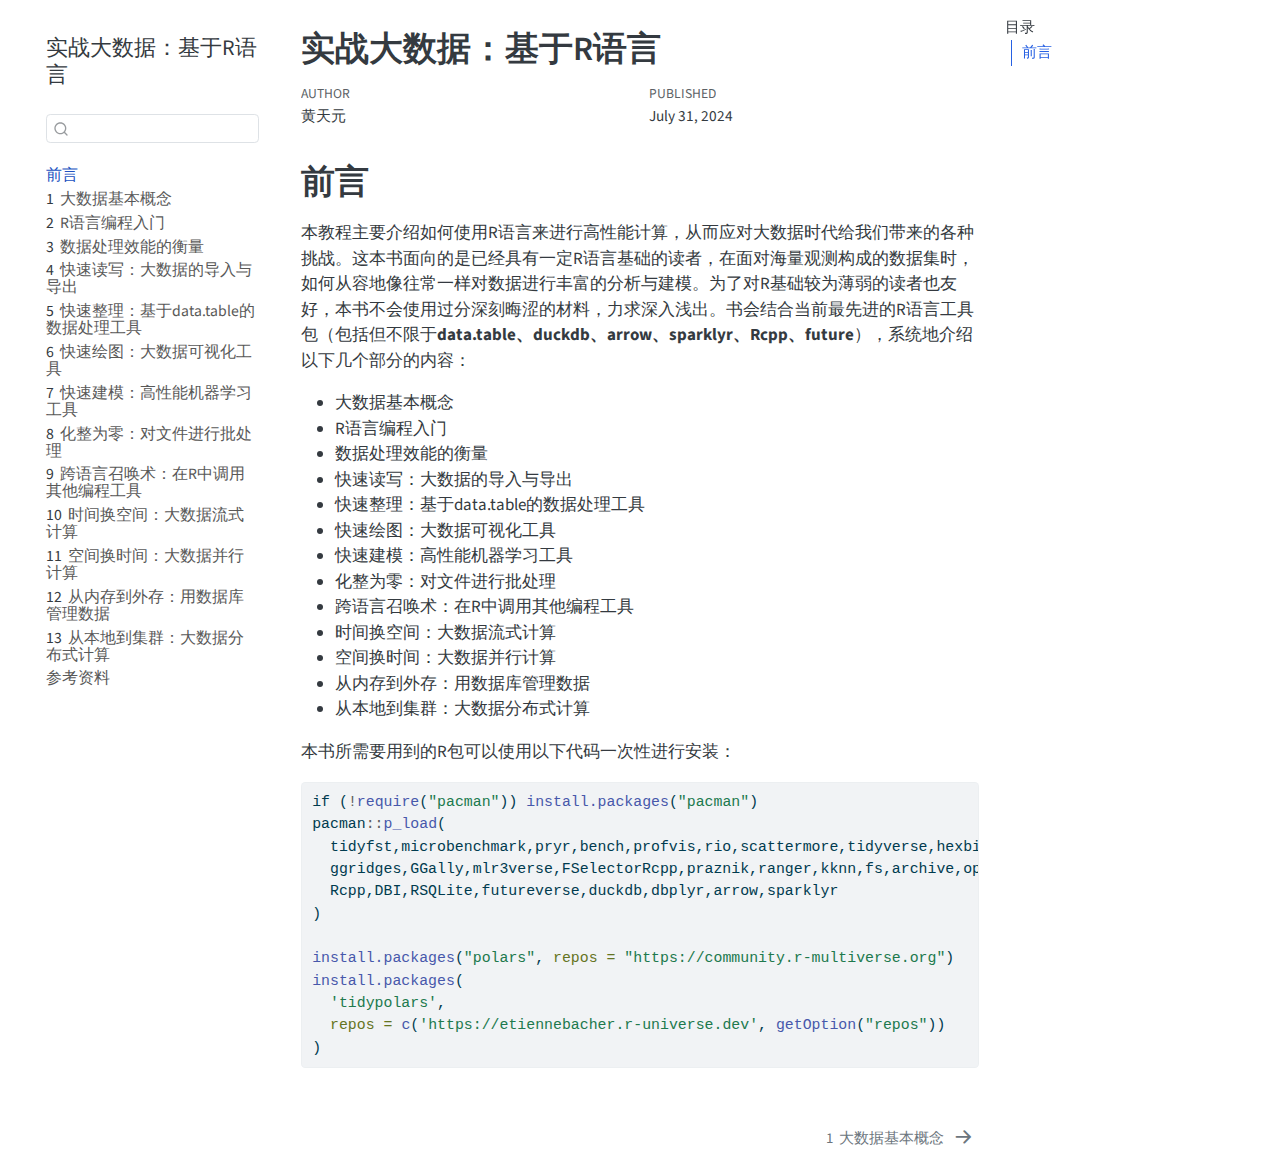
==== commit c59fc6f1: "Add files via upload" ====
--- a/docs/index.html
+++ b/docs/index.html
@@ -9,7 +9,7 @@
 <meta name="author" content="黄天元">
 <meta name="dcterms.date" content="2024-07-31">
 
-<title>大数据分析——基于R语言</title>
+<title>实战大数据：基于R语言</title>
 <style>
 code{white-space: pre-wrap;}
 span.smallcaps{font-variant: small-caps;}
@@ -131,7 +131,7 @@
   <nav id="quarto-sidebar" class="sidebar collapse collapse-horizontal quarto-sidebar-collapse-item sidebar-navigation floating overflow-auto">
     <div class="pt-lg-2 mt-2 text-left sidebar-header">
     <div class="sidebar-title mb-0 py-0">
-      <a href="./">大数据分析——基于R语言</a> 
+      <a href="./">实战大数据：基于R语言</a> 
     </div>
       </div>
         <div class="mt-2 flex-shrink-0 align-items-center">
@@ -250,7 +250,7 @@
 
 <header id="title-block-header" class="quarto-title-block default">
 <div class="quarto-title">
-<h1 class="title">大数据分析——基于R语言</h1>
+<h1 class="title">实战大数据：基于R语言</h1>
 </div>
 
 
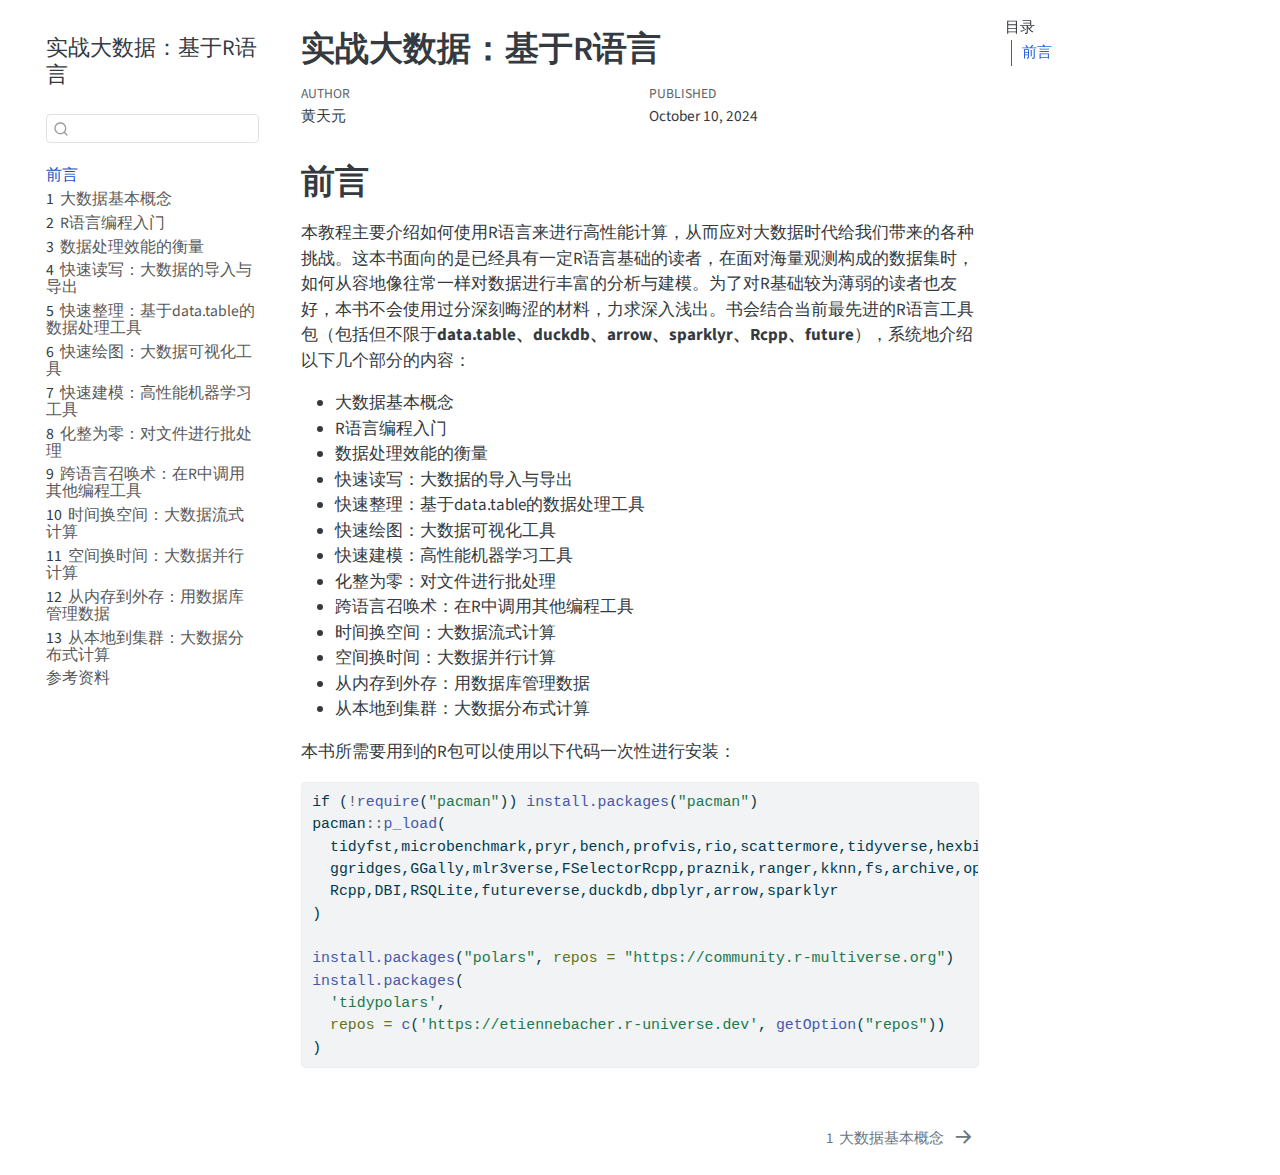
==== commit 68b5bb2f: "Add files via upload" ====
--- a/docs/index.html
+++ b/docs/index.html
@@ -7,7 +7,7 @@
 <meta name="viewport" content="width=device-width, initial-scale=1.0, user-scalable=yes">
 
 <meta name="author" content="黄天元">
-<meta name="dcterms.date" content="2024-07-31">
+<meta name="dcterms.date" content="2024-10-10">
 
 <title>实战大数据：基于R语言</title>
 <style>
@@ -267,7 +267,7 @@
     <div>
     <div class="quarto-title-meta-heading">Published</div>
     <div class="quarto-title-meta-contents">
-      <p class="date">July 31, 2024</p>
+      <p class="date">October 10, 2024</p>
     </div>
   </div>
   
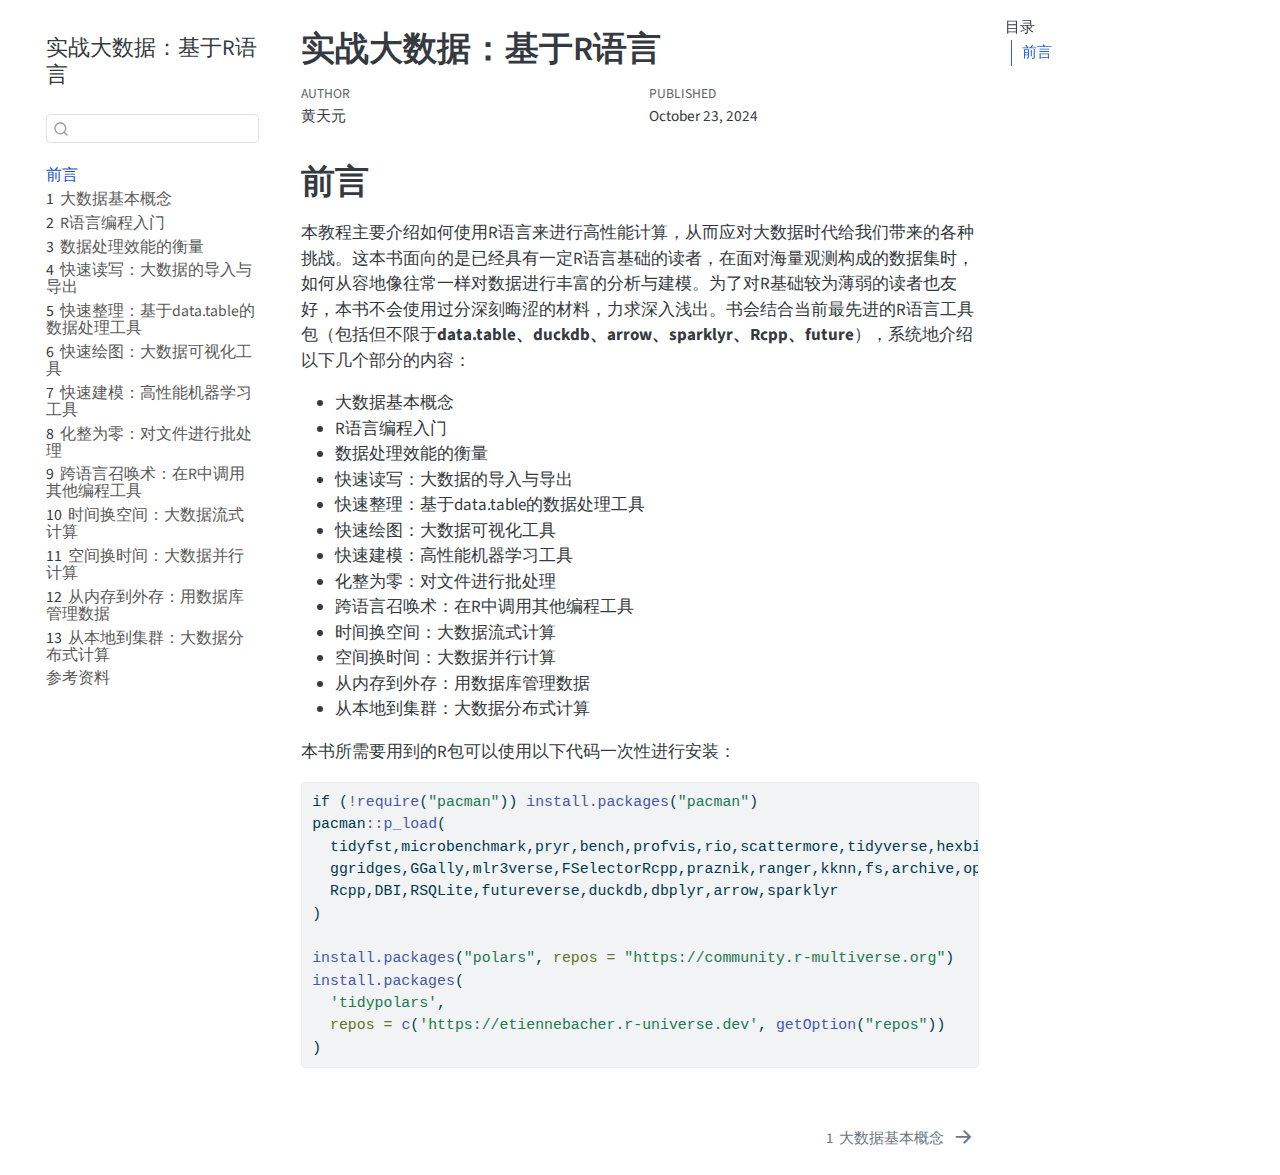
==== commit 29f77a70: "Add files via upload" ====
--- a/docs/index.html
+++ b/docs/index.html
@@ -7,7 +7,7 @@
 <meta name="viewport" content="width=device-width, initial-scale=1.0, user-scalable=yes">
 
 <meta name="author" content="黄天元">
-<meta name="dcterms.date" content="2024-10-10">
+<meta name="dcterms.date" content="2024-10-23">
 
 <title>实战大数据：基于R语言</title>
 <style>
@@ -267,7 +267,7 @@
     <div>
     <div class="quarto-title-meta-heading">Published</div>
     <div class="quarto-title-meta-contents">
-      <p class="date">October 10, 2024</p>
+      <p class="date">October 23, 2024</p>
     </div>
   </div>
   
@@ -302,7 +302,7 @@
 <div class="sourceCode cell-code" id="cb1"><pre class="sourceCode r code-with-copy"><code class="sourceCode r"><span id="cb1-1"><a href="#cb1-1" aria-hidden="true" tabindex="-1"></a><span class="cf">if</span> (<span class="sc">!</span><span class="fu">require</span>(<span class="st">"pacman"</span>)) <span class="fu">install.packages</span>(<span class="st">"pacman"</span>)</span>
 <span id="cb1-2"><a href="#cb1-2" aria-hidden="true" tabindex="-1"></a>pacman<span class="sc">::</span><span class="fu">p_load</span>(</span>
 <span id="cb1-3"><a href="#cb1-3" aria-hidden="true" tabindex="-1"></a>  tidyfst,microbenchmark,pryr,bench,profvis,rio,scattermore,tidyverse,hexbin,</span>
-<span id="cb1-4"><a href="#cb1-4" aria-hidden="true" tabindex="-1"></a>  ggridges,GGally,mlr3verse,FSelectorRcpp,praznik,ranger,kknn,fs,archive,openxlsx2,</span>
+<span id="cb1-4"><a href="#cb1-4" aria-hidden="true" tabindex="-1"></a>  ggridges,GGally,mlr3verse,FSelectorRcpp,praznik,ranger,kknn,fs,archive,openxlsx2,qs,fst,</span>
 <span id="cb1-5"><a href="#cb1-5" aria-hidden="true" tabindex="-1"></a>  Rcpp,DBI,RSQLite,futureverse,duckdb,dbplyr,arrow,sparklyr</span>
 <span id="cb1-6"><a href="#cb1-6" aria-hidden="true" tabindex="-1"></a>)</span>
 <span id="cb1-7"><a href="#cb1-7" aria-hidden="true" tabindex="-1"></a></span>
